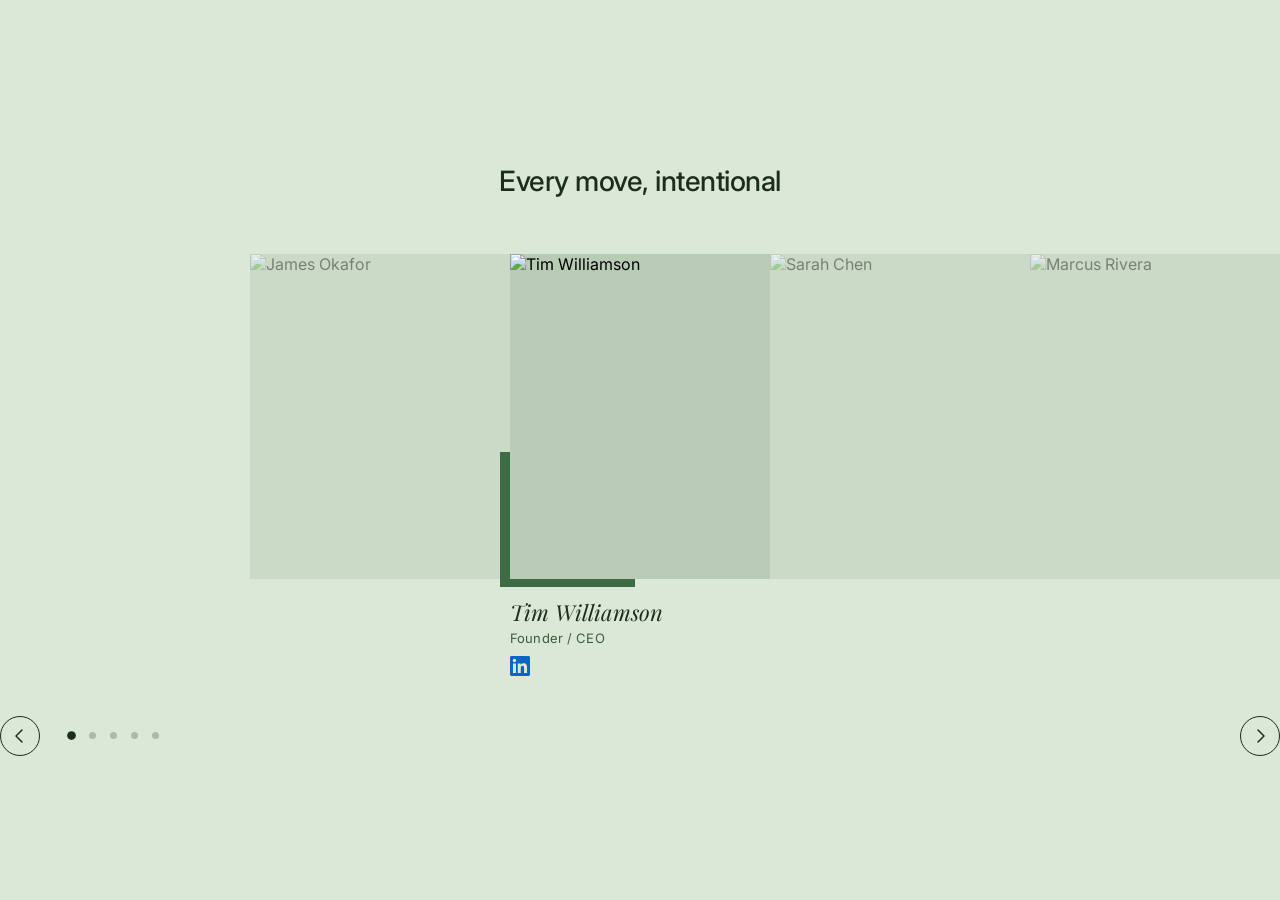
==== team-slider.html @ ff3dee76 "Add Swiper.js team slider prototype Center-mode slider with 5 team member cards. Active slide render" ====
<!DOCTYPE html>
<html lang="en">
<head>
  <meta charset="UTF-8">
  <meta name="viewport" content="width=device-width, initial-scale=1.0">
  <title>Team Slider</title>

  <!-- Swiper CSS -->
  <link rel="stylesheet" href="https://cdn.jsdelivr.net/npm/swiper@11/swiper-bundle.min.css">

  <!-- Google Fonts -->
  <link rel="preconnect" href="https://fonts.googleapis.com">
  <link rel="preconnect" href="https://fonts.gstatic.com" crossorigin>
  <link href="https://fonts.googleapis.com/css2?family=Playfair+Display:ital@1&family=Inter:wght@400;500&display=swap" rel="stylesheet">

  <style>
    *, *::before, *::after {
      margin: 0;
      padding: 0;
      box-sizing: border-box;
    }

    body {
      background: #dce8d7;
      display: flex;
      align-items: center;
      justify-content: center;
      min-height: 100vh;
      font-family: 'Inter', sans-serif;
    }

    /* ── Section ── */
    .team-section {
      width: 100%;
      padding: 80px 0 60px;
      overflow: hidden;
    }

    .team-section__heading {
      text-align: center;
      font-family: 'Inter', sans-serif;
      font-weight: 500;
      font-size: 28px;
      letter-spacing: -0.5px;
      color: #1a2e1a;
      margin-bottom: 56px;
    }

    /* ── Swiper container ── */
    .team-swiper {
      width: 100%;
      /* overflow visible so scaled slides bleed naturally into each other */
      overflow: visible;
    }

    /* Clip to viewport width on the outer wrapper */
    .team-swiper-outer {
      width: 100%;
      overflow: hidden;
    }

    /* ── Slide base ── */
    .swiper-slide {
      width: 260px;
      display: flex;
      flex-direction: column;
      align-items: center;
      gap: 20px;
      transform: scale(0.67);
      opacity: 0.45;
      transition:
        transform 0.5s cubic-bezier(0.25, 0.46, 0.45, 0.94),
        opacity   0.5s ease;
      cursor: pointer;
    }

    .swiper-slide-active {
      transform: scale(1);
      opacity: 1;
      cursor: default;
    }

    /* ── Photo wrapper ── */
    .team-card__image-wrapper {
      position: relative;
      width: 100%;
      aspect-ratio: 4 / 5;
    }

    /* Green accent square — only shown on active slide */
    .team-card__accent {
      position: absolute;
      width: 52%;
      aspect-ratio: 1;
      background: #3d6b46;
      bottom: -8px;
      left: -10px;
      z-index: 0;
      opacity: 0;
      transition: opacity 0.4s ease;
    }

    .swiper-slide-active .team-card__accent {
      opacity: 1;
    }

    .team-card__photo {
      position: absolute;
      inset: 0;
      width: 100%;
      height: 100%;
      object-fit: cover;
      object-position: top;
      display: block;
      z-index: 1;
      /* placeholder background */
      background: #b8cbb4;
    }

    /* ── Bio ── */
    .team-card__bio {
      width: 100%;
      display: flex;
      flex-direction: column;
      gap: 4px;
      opacity: 0;
      visibility: hidden;
      transition: opacity 0.3s ease 0.1s, visibility 0.3s ease 0.1s;
    }

    .swiper-slide-active .team-card__bio {
      opacity: 1;
      visibility: visible;
    }

    .team-card__name {
      font-family: 'Playfair Display', Georgia, serif;
      font-style: italic;
      font-weight: 400;
      font-size: 22px;
      color: #1a2e1a;
      line-height: 1.2;
    }

    .team-card__role {
      font-size: 13px;
      font-weight: 400;
      color: #3d5c3d;
      letter-spacing: 0.01em;
    }

    .team-card__linkedin {
      display: inline-flex;
      align-items: center;
      margin-top: 6px;
      color: #0a66c2;
      text-decoration: none;
    }

    .team-card__linkedin svg {
      width: 20px;
      height: 20px;
    }

    /* ── Controls ── */
    .team-swiper-controls {
      display: flex;
      align-items: center;
      justify-content: center;
      gap: 24px;
      margin-top: 40px;
    }

    /* Nav buttons */
    .team-swiper-prev,
    .team-swiper-next {
      position: static;
      width: 40px;
      height: 40px;
      border-radius: 50%;
      border: 1.5px solid #1a2e1a;
      background: transparent;
      display: flex;
      align-items: center;
      justify-content: center;
      cursor: pointer;
      transition: background 0.2s, border-color 0.2s;
      margin: 0;
      flex-shrink: 0;
    }

    .team-swiper-prev:hover,
    .team-swiper-next:hover {
      background: #1a2e1a;
    }

    .team-swiper-prev:hover svg,
    .team-swiper-next:hover svg {
      stroke: #dce8d7;
    }

    .team-swiper-prev svg,
    .team-swiper-next svg {
      width: 16px;
      height: 16px;
      stroke: #1a2e1a;
      fill: none;
      stroke-width: 1.5;
      stroke-linecap: round;
      stroke-linejoin: round;
      transition: stroke 0.2s;
    }

    /* Override Swiper default button positioning */
    .team-swiper-prev::after,
    .team-swiper-next::after {
      display: none;
    }

    /* Pagination */
    .team-swiper-pagination {
      position: static;
      display: flex;
      align-items: center;
      gap: 6px;
    }

    .team-swiper-pagination .swiper-pagination-bullet {
      width: 7px;
      height: 7px;
      background: #1a2e1a;
      opacity: 0.25;
      margin: 0;
      transition: opacity 0.2s, transform 0.2s;
    }

    .team-swiper-pagination .swiper-pagination-bullet-active {
      opacity: 1;
      transform: scale(1.25);
    }
  </style>
</head>
<body>

  <section class="team-section">
    <h2 class="team-section__heading">Every move, intentional</h2>

    <div class="team-swiper-outer">
      <div class="swiper team-swiper">
        <div class="swiper-wrapper">

          <!-- Slide 1 -->
          <div class="swiper-slide">
            <div class="team-card__image-wrapper">
              <div class="team-card__accent"></div>
              <img class="team-card__photo" src="https://images.unsplash.com/photo-1560250097-0b93528c311a?w=400&q=80" alt="Tim Williamson">
            </div>
            <div class="team-card__bio">
              <h3 class="team-card__name">Tim Williamson</h3>
              <p class="team-card__role">Founder / CEO</p>
              <a href="#" class="team-card__linkedin" aria-label="LinkedIn">
                <svg viewBox="0 0 24 24" fill="currentColor" xmlns="http://www.w3.org/2000/svg">
                  <path d="M20.45 20.45h-3.554v-5.57c0-1.328-.024-3.037-1.851-3.037-1.853 0-2.136 1.446-2.136 2.94v5.667H9.356V9h3.414v1.561h.048c.476-.9 1.637-1.85 3.368-1.85 3.6 0 4.265 2.37 4.265 5.455v6.284zM5.337 7.433a2.062 2.062 0 0 1-2.063-2.065 2.064 2.064 0 1 1 2.063 2.065zm1.782 13.019H3.555V9h3.564v11.452zM22.225 0H1.771C.792 0 0 .774 0 1.729v20.542C0 23.227.792 24 1.771 24h20.451C23.2 24 24 23.227 24 22.271V1.729C24 .774 23.2 0 22.222 0h.003z"/>
                </svg>
              </a>
            </div>
          </div>

          <!-- Slide 2 -->
          <div class="swiper-slide">
            <div class="team-card__image-wrapper">
              <div class="team-card__accent"></div>
              <img class="team-card__photo" src="https://images.unsplash.com/photo-1573496359142-b8d87734a5a2?w=400&q=80" alt="Sarah Chen">
            </div>
            <div class="team-card__bio">
              <h3 class="team-card__name">Sarah Chen</h3>
              <p class="team-card__role">Head of Strategy</p>
              <a href="#" class="team-card__linkedin" aria-label="LinkedIn">
                <svg viewBox="0 0 24 24" fill="currentColor" xmlns="http://www.w3.org/2000/svg">
                  <path d="M20.45 20.45h-3.554v-5.57c0-1.328-.024-3.037-1.851-3.037-1.853 0-2.136 1.446-2.136 2.94v5.667H9.356V9h3.414v1.561h.048c.476-.9 1.637-1.85 3.368-1.85 3.6 0 4.265 2.37 4.265 5.455v6.284zM5.337 7.433a2.062 2.062 0 0 1-2.063-2.065 2.064 2.064 0 1 1 2.063 2.065zm1.782 13.019H3.555V9h3.564v11.452zM22.225 0H1.771C.792 0 0 .774 0 1.729v20.542C0 23.227.792 24 1.771 24h20.451C23.2 24 24 23.227 24 22.271V1.729C24 .774 23.2 0 22.222 0h.003z"/>
                </svg>
              </a>
            </div>
          </div>

          <!-- Slide 3 -->
          <div class="swiper-slide">
            <div class="team-card__image-wrapper">
              <div class="team-card__accent"></div>
              <img class="team-card__photo" src="https://images.unsplash.com/photo-1507003211169-0a1dd7228f2d?w=400&q=80" alt="Marcus Rivera">
            </div>
            <div class="team-card__bio">
              <h3 class="team-card__name">Marcus Rivera</h3>
              <p class="team-card__role">Lead Designer</p>
              <a href="#" class="team-card__linkedin" aria-label="LinkedIn">
                <svg viewBox="0 0 24 24" fill="currentColor" xmlns="http://www.w3.org/2000/svg">
                  <path d="M20.45 20.45h-3.554v-5.57c0-1.328-.024-3.037-1.851-3.037-1.853 0-2.136 1.446-2.136 2.94v5.667H9.356V9h3.414v1.561h.048c.476-.9 1.637-1.85 3.368-1.85 3.6 0 4.265 2.37 4.265 5.455v6.284zM5.337 7.433a2.062 2.062 0 0 1-2.063-2.065 2.064 2.064 0 1 1 2.063 2.065zm1.782 13.019H3.555V9h3.564v11.452zM22.225 0H1.771C.792 0 0 .774 0 1.729v20.542C0 23.227.792 24 1.771 24h20.451C23.2 24 24 23.227 24 22.271V1.729C24 .774 23.2 0 22.222 0h.003z"/>
                </svg>
              </a>
            </div>
          </div>

          <!-- Slide 4 -->
          <div class="swiper-slide">
            <div class="team-card__image-wrapper">
              <div class="team-card__accent"></div>
              <img class="team-card__photo" src="https://images.unsplash.com/photo-1580489944761-15a19d654956?w=400&q=80" alt="Priya Patel">
            </div>
            <div class="team-card__bio">
              <h3 class="team-card__name">Priya Patel</h3>
              <p class="team-card__role">Growth Director</p>
              <a href="#" class="team-card__linkedin" aria-label="LinkedIn">
                <svg viewBox="0 0 24 24" fill="currentColor" xmlns="http://www.w3.org/2000/svg">
                  <path d="M20.45 20.45h-3.554v-5.57c0-1.328-.024-3.037-1.851-3.037-1.853 0-2.136 1.446-2.136 2.94v5.667H9.356V9h3.414v1.561h.048c.476-.9 1.637-1.85 3.368-1.85 3.6 0 4.265 2.37 4.265 5.455v6.284zM5.337 7.433a2.062 2.062 0 0 1-2.063-2.065 2.064 2.064 0 1 1 2.063 2.065zm1.782 13.019H3.555V9h3.564v11.452zM22.225 0H1.771C.792 0 0 .774 0 1.729v20.542C0 23.227.792 24 1.771 24h20.451C23.2 24 24 23.227 24 22.271V1.729C24 .774 23.2 0 22.222 0h.003z"/>
                </svg>
              </a>
            </div>
          </div>

          <!-- Slide 5 -->
          <div class="swiper-slide">
            <div class="team-card__image-wrapper">
              <div class="team-card__accent"></div>
              <img class="team-card__photo" src="https://images.unsplash.com/photo-1500648767791-00dcc994a43e?w=400&q=80" alt="James Okafor">
            </div>
            <div class="team-card__bio">
              <h3 class="team-card__name">James Okafor</h3>
              <p class="team-card__role">Operations Lead</p>
              <a href="#" class="team-card__linkedin" aria-label="LinkedIn">
                <svg viewBox="0 0 24 24" fill="currentColor" xmlns="http://www.w3.org/2000/svg">
                  <path d="M20.45 20.45h-3.554v-5.57c0-1.328-.024-3.037-1.851-3.037-1.853 0-2.136 1.446-2.136 2.94v5.667H9.356V9h3.414v1.561h.048c.476-.9 1.637-1.85 3.368-1.85 3.6 0 4.265 2.37 4.265 5.455v6.284zM5.337 7.433a2.062 2.062 0 0 1-2.063-2.065 2.064 2.064 0 1 1 2.063 2.065zm1.782 13.019H3.555V9h3.564v11.452zM22.225 0H1.771C.792 0 0 .774 0 1.729v20.542C0 23.227.792 24 1.771 24h20.451C23.2 24 24 23.227 24 22.271V1.729C24 .774 23.2 0 22.222 0h.003z"/>
                </svg>
              </a>
            </div>
          </div>

        </div>
      </div>
    </div>

    <!-- Controls: prev | dots | next -->
    <div class="team-swiper-controls">
      <div class="team-swiper-prev">
        <svg viewBox="0 0 16 16"><polyline points="10,2 4,8 10,14"/></svg>
      </div>
      <div class="team-swiper-pagination"></div>
      <div class="team-swiper-next">
        <svg viewBox="0 0 16 16"><polyline points="6,2 12,8 6,14"/></svg>
      </div>
    </div>
  </section>

  <!-- Swiper JS -->
  <script src="https://cdn.jsdelivr.net/npm/swiper@11/swiper-bundle.min.js"></script>
  <script>
    const teamSwiper = new Swiper('.team-swiper', {
      // Core
      slidesPerView: 'auto',
      centeredSlides: true,
      loop: true,
      speed: 500,

      // Space between slides accounts for the scale gap
      spaceBetween: 0,

      // Navigation arrows
      navigation: {
        nextEl: '.team-swiper-next',
        prevEl: '.team-swiper-prev',
      },

      // Pagination dots
      pagination: {
        el: '.team-swiper-pagination',
        clickable: true,
      },
    });
  </script>

</body>
</html>
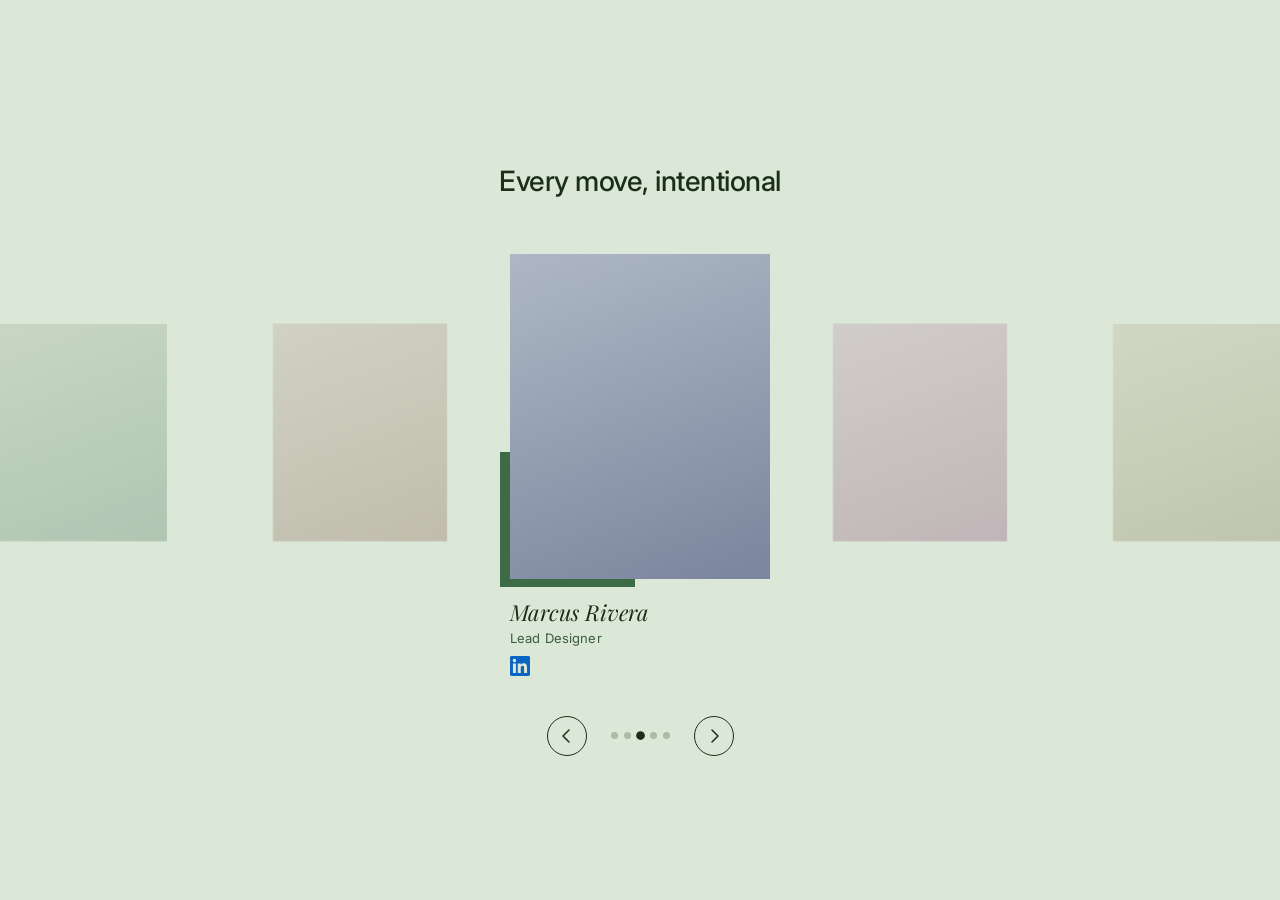
==== commit f504921f: "Fix team slider: full layout working with infinite loop - Switch from Swiper 12 native loop (transla" ====
--- a/team-slider.html
+++ b/team-slider.html
@@ -6,7 +6,7 @@
   <title>Team Slider</title>
 
   <!-- Swiper CSS -->
-  <link rel="stylesheet" href="https://cdn.jsdelivr.net/npm/swiper@11/swiper-bundle.min.css">
+  <link rel="stylesheet" href="vendor/swiper.min.css">
 
   <!-- Google Fonts -->
   <link rel="preconnect" href="https://fonts.googleapis.com">
@@ -44,6 +44,7 @@
       letter-spacing: -0.5px;
       color: #1a2e1a;
       margin-bottom: 56px;
+      padding: 0 40px;
     }
 
     /* ── Swiper container ── */
@@ -53,10 +54,12 @@
       overflow: visible;
     }
 
-    /* Clip to viewport width on the outer wrapper */
+    /* Clip horizontally only — overflow-x:clip doesn't create a block formatting
+       context so children can still overflow vertically (bio below photos). */
     .team-swiper-outer {
       width: 100%;
-      overflow: hidden;
+      overflow-x: clip;
+      overflow-y: visible;
     }
 
     /* ── Slide base ── */
@@ -66,18 +69,22 @@
       flex-direction: column;
       align-items: center;
       gap: 20px;
-      transform: scale(0.67);
+      /* opacity on inactive handled via JS coverflow scale */
+      transition: opacity 0.4s ease;
+      cursor: pointer;
+    }
+
+    .swiper-slide-active {
+      cursor: default;
+    }
+
+    /* Fade bio and accent on inactive — JS setTranslate handles scale */
+    .swiper-slide:not(.swiper-slide-active) {
       opacity: 0.45;
-      transition:
-        transform 0.5s cubic-bezier(0.25, 0.46, 0.45, 0.94),
-        opacity   0.5s ease;
-      cursor: pointer;
     }
 
     .swiper-slide-active {
-      transform: scale(1);
       opacity: 1;
-      cursor: default;
     }
 
     /* ── Photo wrapper ── */
@@ -113,9 +120,14 @@
       object-position: top;
       display: block;
       z-index: 1;
-      /* placeholder background */
-      background: #b8cbb4;
-    }
+    }
+
+    /* CSS-only photo placeholders when no real image is present */
+    .team-card__photo--p1 { background: linear-gradient(160deg, #b0c4ae 0%, #7a9e85 100%); }
+    .team-card__photo--p2 { background: linear-gradient(160deg, #c4b8ae 0%, #9e8a7a 100%); }
+    .team-card__photo--p3 { background: linear-gradient(160deg, #aeb8c4 0%, #7a859e 100%); }
+    .team-card__photo--p4 { background: linear-gradient(160deg, #c4aebc 0%, #9e7a94 100%); }
+    .team-card__photo--p5 { background: linear-gradient(160deg, #c4c4ae 0%, #9e9e7a 100%); }
 
     /* ── Bio ── */
     .team-card__bio {
@@ -171,21 +183,25 @@
       margin-top: 40px;
     }
 
-    /* Nav buttons */
+    /* Nav buttons — force static so Swiper can't make them absolute */
     .team-swiper-prev,
     .team-swiper-next {
-      position: static;
-      width: 40px;
-      height: 40px;
+      position: static !important;
+      top: auto !important;
+      left: auto !important;
+      right: auto !important;
+      bottom: auto !important;
+      width: 40px !important;
+      height: 40px !important;
       border-radius: 50%;
       border: 1.5px solid #1a2e1a;
       background: transparent;
-      display: flex;
+      display: flex !important;
       align-items: center;
       justify-content: center;
       cursor: pointer;
       transition: background 0.2s, border-color 0.2s;
-      margin: 0;
+      margin: 0 !important;
       flex-shrink: 0;
     }
 
@@ -217,12 +233,15 @@
       display: none;
     }
 
-    /* Pagination */
+    /* Pagination — override Swiper's absolute/width:100% defaults */
     .team-swiper-pagination {
-      position: static;
-      display: flex;
+      position: static !important;
+      width: auto !important;
+      display: flex !important;
       align-items: center;
       gap: 6px;
+      bottom: auto !important;
+      left: auto !important;
     }
 
     .team-swiper-pagination .swiper-pagination-bullet {
@@ -230,7 +249,7 @@
       height: 7px;
       background: #1a2e1a;
       opacity: 0.25;
-      margin: 0;
+      margin: 0 !important;
       transition: opacity 0.2s, transform 0.2s;
     }
 
@@ -253,7 +272,7 @@
           <div class="swiper-slide">
             <div class="team-card__image-wrapper">
               <div class="team-card__accent"></div>
-              <img class="team-card__photo" src="https://images.unsplash.com/photo-1560250097-0b93528c311a?w=400&q=80" alt="Tim Williamson">
+              <div class="team-card__photo team-card__photo--p1"></div>
             </div>
             <div class="team-card__bio">
               <h3 class="team-card__name">Tim Williamson</h3>
@@ -270,7 +289,7 @@
           <div class="swiper-slide">
             <div class="team-card__image-wrapper">
               <div class="team-card__accent"></div>
-              <img class="team-card__photo" src="https://images.unsplash.com/photo-1573496359142-b8d87734a5a2?w=400&q=80" alt="Sarah Chen">
+              <div class="team-card__photo team-card__photo--p2"></div>
             </div>
             <div class="team-card__bio">
               <h3 class="team-card__name">Sarah Chen</h3>
@@ -287,7 +306,7 @@
           <div class="swiper-slide">
             <div class="team-card__image-wrapper">
               <div class="team-card__accent"></div>
-              <img class="team-card__photo" src="https://images.unsplash.com/photo-1507003211169-0a1dd7228f2d?w=400&q=80" alt="Marcus Rivera">
+              <div class="team-card__photo team-card__photo--p3"></div>
             </div>
             <div class="team-card__bio">
               <h3 class="team-card__name">Marcus Rivera</h3>
@@ -304,7 +323,7 @@
           <div class="swiper-slide">
             <div class="team-card__image-wrapper">
               <div class="team-card__accent"></div>
-              <img class="team-card__photo" src="https://images.unsplash.com/photo-1580489944761-15a19d654956?w=400&q=80" alt="Priya Patel">
+              <div class="team-card__photo team-card__photo--p4"></div>
             </div>
             <div class="team-card__bio">
               <h3 class="team-card__name">Priya Patel</h3>
@@ -321,7 +340,7 @@
           <div class="swiper-slide">
             <div class="team-card__image-wrapper">
               <div class="team-card__accent"></div>
-              <img class="team-card__photo" src="https://images.unsplash.com/photo-1500648767791-00dcc994a43e?w=400&q=80" alt="James Okafor">
+              <div class="team-card__photo team-card__photo--p5"></div>
             </div>
             <div class="team-card__bio">
               <h3 class="team-card__name">James Okafor</h3>
@@ -351,30 +370,84 @@
   </section>
 
   <!-- Swiper JS -->
-  <script src="https://cdn.jsdelivr.net/npm/swiper@11/swiper-bundle.min.js"></script>
+  <script src="vendor/swiper.min.js"></script>
   <script>
+    // Swiper 12 uses translate-jump loop (no DOM clones), which means the active
+    // slide always starts at DOM position 0 with nothing to its left on first render.
+    // Fix: clone slides before init so real content exists on both sides.
+    const COUNT = 5;
+    const wrapper = document.querySelector('.swiper-wrapper');
+    const originals = [...wrapper.children];
+    // Append a copy after the originals
+    originals.forEach(s => wrapper.appendChild(s.cloneNode(true)));
+    // Prepend a copy before — forEach prepend reverses, so iterate in reverse to keep order
+    [...originals].reverse().forEach(s => wrapper.prepend(s.cloneNode(true)));
+    // DOM is now: [5 clones in order][5 originals][5 clones in order] = 15 slides
+    // initialSlide: COUNT + 2 = slide index 7 (Marcus Rivera in middle set)
+
+    // ── Custom 5-dot pagination (built before Swiper init) ──────────────────
+    const paginationEl = document.querySelector('.team-swiper-pagination');
+
+    function updateDots(activeIndex) {
+      const realDot = ((activeIndex % COUNT) + COUNT) % COUNT;
+      paginationEl.querySelectorAll('.swiper-pagination-bullet').forEach((dot, i) => {
+        dot.classList.toggle('swiper-pagination-bullet-active', i === realDot);
+      });
+    }
+
+    for (let i = 0; i < COUNT; i++) {
+      const dot = document.createElement('span');
+      dot.className = 'swiper-pagination-bullet';
+      dot.addEventListener('click', () => {
+        const base = Math.floor(teamSwiper.activeIndex / COUNT) * COUNT;
+        const target = base + i;
+        const clamped = Math.max(COUNT, Math.min(COUNT * 2 - 1, target));
+        teamSwiper.slideTo(clamped);
+      });
+      paginationEl.appendChild(dot);
+    }
+
     const teamSwiper = new Swiper('.team-swiper', {
-      // Core
       slidesPerView: 'auto',
       centeredSlides: true,
-      loop: true,
+      loop: false,
+      initialSlide: COUNT + 2,
       speed: 500,
-
-      // Space between slides accounts for the scale gap
-      spaceBetween: 0,
-
-      // Navigation arrows
-      navigation: {
-        nextEl: '.team-swiper-next',
-        prevEl: '.team-swiper-prev',
-      },
-
-      // Pagination dots
-      pagination: {
-        el: '.team-swiper-pagination',
-        clickable: true,
+      spaceBetween: 20,
+      watchSlidesProgress: true,
+
+      on: {
+        setTranslate(swiper) {
+          swiper.slides.forEach((slide) => {
+            const p = slide.progress || 0;
+            const scale = 1 - Math.min(Math.abs(p), 1) * 0.33;
+            slide.style.transform = `scale(${scale})`;
+          });
+        },
+        setTransition(swiper, duration) {
+          swiper.slides.forEach(slide => {
+            slide.style.transition = `transform ${duration}ms ease`;
+          });
+        },
+        slideChange(swiper) {
+          // Seamless wrap: jump to equivalent slide in the middle set
+          const idx = swiper.activeIndex;
+          if (idx >= COUNT * 2) {
+            swiper.slideTo(idx - COUNT, 0, false);
+          } else if (idx < COUNT) {
+            swiper.slideTo(idx + COUNT, 0, false);
+          }
+          updateDots(swiper.activeIndex);
+        },
+        init(swiper) {
+          updateDots(swiper.activeIndex);
+        }
       },
     });
+
+    // Wire nav buttons manually
+    document.querySelector('.team-swiper-prev').addEventListener('click', () => teamSwiper.slidePrev());
+    document.querySelector('.team-swiper-next').addEventListener('click', () => teamSwiper.slideNext());
   </script>
 
 </body>
